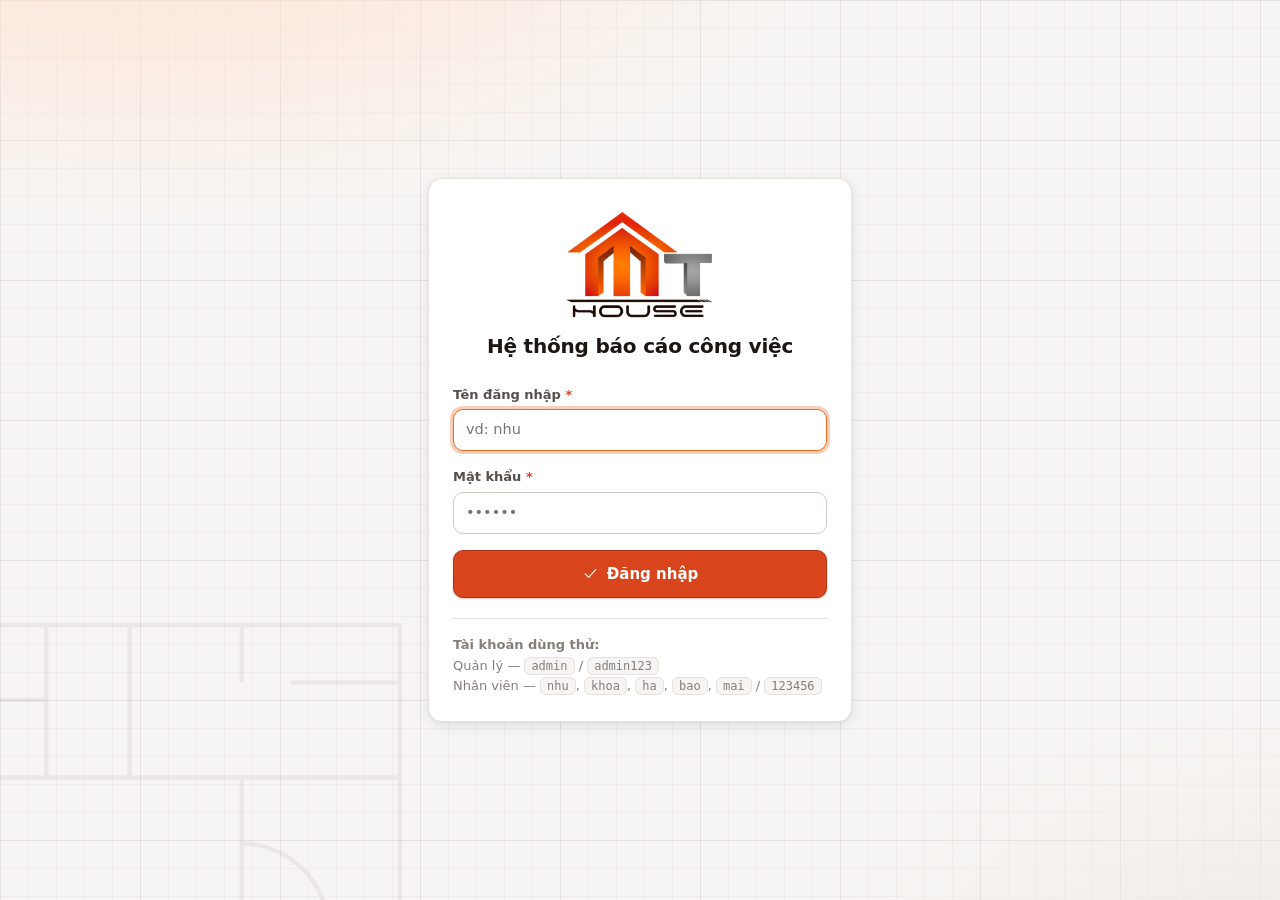
==== index.html @ 3eec16dc "Hệ thống báo cáo công việc MT HOUSE Website nội bộ để nhân viên gửi báo cáo công việc hằng ngày kèm " ====
<!doctype html>
<html lang="vi">
<head>
<meta charset="utf-8">
<meta name="viewport" content="width=device-width, initial-scale=1, viewport-fit=cover">
<title>MT HOUSE — Hệ thống báo cáo công việc</title>
<meta name="description" content="Nhân viên gửi báo cáo công việc hằng ngày kèm hình ảnh, quản lý duyệt và xem báo cáo tổng hợp theo tháng.">
<meta name="theme-color" content="#D8451C">
<link rel="icon" href="assets/logo.png" type="image/png">
<link rel="stylesheet" href="css/app.css">
</head>
<body>

<a class="skip-link" href="#main">Bỏ qua, tới nội dung chính</a>

<div id="app" class="app-root"></div>

<div id="toast" class="toast-wrap" role="status" aria-live="polite"></div>
<div id="overlay-root"></div>

<noscript>
  <p style="padding:24px;font:16px/1.5 system-ui">Trang này cần bật JavaScript để hoạt động.</p>
</noscript>

<script src="js/utils.js"></script>
<script src="js/store.js"></script>
<script src="js/charts.js"></script>
<script src="js/app.js"></script>
</body>
</html>
---- css/app.css ----
/* =========================================================
   MT HOUSE — Hệ thống báo cáo công việc
   Design tokens  ·  variance 3 / motion 2 / density 8
   Màu chủ đạo lấy từ logo: cam → đỏ gạch, xám thép, nâu đậm.
   ========================================================= */

:root {
  color-scheme: light;

  /* --- Thương hiệu (từ logo) --- */
  --brand-50:   #FFF4ED;
  --brand-100:  #FFE3D2;
  --brand-200:  #FFC5A6;
  --brand-300:  #FB9F71;
  --brand-400:  #F58343;
  --brand-500:  #ED6A1F;   /* cam chính */
  --brand-600:  #D8451C;   /* cam-đỏ — dùng cho chữ & nút */
  --brand-700:  #B03318;
  --brand-800:  #8C2A16;
  --brand-gold: #F8A21C;

  /* --- Xám thép (chữ T trong logo) --- */
  --steel-400:  #B8B5B1;
  --steel-500:  #9A9A9A;
  --steel-600:  #6E6E6E;

  /* --- Nền & mực --- */
  --surface:        #FFFFFF;
  --surface-sunken: #F7F5F3;
  --surface-raised: #FFFFFF;
  --surface-alt:    #FBFAF9;
  --ink:            #1C1613;
  --ink-2:          #55504C;
  --ink-3:          #857F79;
  --line:           #E7E2DD;
  --line-strong:    #D2CBC4;
  --brown:          #3B241A;

  /* --- Trạng thái (icon + nhãn luôn đi kèm, không dùng màu một mình) --- */
  --st-good:     #0CA30C;
  --st-good-bg:  #E9F7E9;
  --st-warn:     #B07500;
  --st-warn-bg:  #FFF6E0;
  --st-crit:     #D03B3B;
  --st-crit-bg:  #FDECEC;
  --st-info:     #2A78D6;
  --st-info-bg:  #EAF2FC;

  /* --- Chuỗi màu biểu đồ (đã chạy validator: CVD ΔE 9.2 / normal ΔE 24.0) --- */
  --series-1: #EB6834;   /* Kiến trúc */
  --series-2: #2A78D6;   /* Nội thất  */
  --series-3: #1BAF7A;   /* Triển khai */
  --grid:     #EDE9E4;
  --axis:     #D2CBC4;

  /* --- Hình khối --- */
  --r-sm: 6px;
  --r-md: 10px;
  --r-lg: 14px;
  --r-pill: 999px;
  --shadow-1: 0 1px 2px rgba(28,22,19,.06), 0 1px 1px rgba(28,22,19,.04);
  --shadow-2: 0 4px 14px rgba(28,22,19,.08), 0 1px 3px rgba(28,22,19,.05);
  --shadow-3: 0 18px 44px rgba(28,22,19,.18);
  --ring: 0 0 0 3px rgba(237,106,31,.32);

  /* --- Nhịp --- */
  --s1: 4px;  --s2: 8px;  --s3: 12px; --s4: 16px;
  --s5: 20px; --s6: 24px; --s7: 32px; --s8: 44px;

  --sidebar-w: 244px;
  --topbar-h: 58px;

  --font: "Segoe UI", system-ui, -apple-system, Roboto, "Helvetica Neue", Arial, sans-serif;
  --dur: 160ms;
  --ease: cubic-bezier(.3,.7,.4,1);
}

/* ---------- Reset ---------- */
*, *::before, *::after { box-sizing: border-box; }
html { -webkit-text-size-adjust: 100%; }
/* Nền giấy kẻ ô như giấy can của người vẽ — rất mờ, chỉ lộ ra ở khoảng trống
   giữa các thẻ nên không làm rối phần nội dung. */
body {
  margin: 0;
  color: var(--ink);
  font: 400 16px/1.5 var(--font);
  -webkit-font-smoothing: antialiased;
  background-color: var(--surface-sunken);
  background-image:
    linear-gradient(to right,  rgba(28,22,19,.030) 1px, transparent 1px),
    linear-gradient(to bottom, rgba(28,22,19,.030) 1px, transparent 1px),
    linear-gradient(to right,  rgba(28,22,19,.020) 1px, transparent 1px),
    linear-gradient(to bottom, rgba(28,22,19,.020) 1px, transparent 1px);
  background-size: 120px 120px, 120px 120px, 24px 24px, 24px 24px;
}
img, svg { max-width: 100%; }

/* Icon nội tuyến không khai báo width/height sẽ giãn kín khung chứa.
   Đặt mặc định 1em ở đây để mọi chỗ quên khai báo vẫn hiển thị đúng cỡ chữ;
   biểu đồ và các icon cần cỡ riêng đều dùng selector có class nên vẫn thắng. */
svg { width: 1em; height: 1em; flex: none; vertical-align: -0.14em; }
button, input, select, textarea { font: inherit; color: inherit; }
h1,h2,h3,h4,p,figure { margin: 0; }
table { border-collapse: collapse; }
[hidden] { display: none !important; }

:focus-visible {
  outline: 2px solid var(--brand-600);
  outline-offset: 2px;
  border-radius: var(--r-sm);
}

.skip-link {
  position: absolute; left: -9999px; top: 0; z-index: 999;
  background: var(--brand-600); color: #fff; padding: 10px 16px; border-radius: 0 0 var(--r-md) 0;
}
.skip-link:focus { left: 0; }

.num { font-variant-numeric: tabular-nums; }

/* Kích thước mặc định cho icon nội tuyến — SVG không có width sẽ giãn ra rất to */
.chip svg, .report-meta svg, .report-date svg, .help svg, .callout svg,
.legend-item svg, .kpi svg, .salary-break svg {
  width: 14px; height: 14px; flex: none; vertical-align: -2px;
}
.icon-btn svg, .shot-del svg { width: 19px; height: 19px; flex: none; }
.card-head h3 svg, .page-head h2 svg { width: 17px; height: 17px; vertical-align: -3px; }
.visually-hidden {
  position: absolute; width: 1px; height: 1px; padding: 0; margin: -1px;
  overflow: hidden; clip: rect(0 0 0 0); white-space: nowrap; border: 0;
}

@media (prefers-reduced-motion: reduce) {
  *, *::before, *::after { animation-duration: .01ms !important; transition-duration: .01ms !important; }
}

/* =========================================================
   MÀN HÌNH ĐĂNG NHẬP
   ========================================================= */
/* Trang đăng nhập dựng theo cảm giác tờ giấy can: lưới ô nhỏ, lưới ô lớn
   và một nét sáng màu thương hiệu hắt từ góc trên bên trái. */
.login {
  position: relative; overflow: hidden;
  min-height: 100dvh;
  display: grid;
  place-items: center;
  padding: var(--s5) var(--s4);
  background-color: var(--surface-sunken);
  background-image:
    radial-gradient(1100px 520px at 12% -12%, var(--brand-100), transparent 62%),
    radial-gradient(900px 480px at 105% 110%, #EFEAE5, transparent 60%),
    linear-gradient(to right,  rgba(28,22,19,.055) 1px, transparent 1px),
    linear-gradient(to bottom, rgba(28,22,19,.055) 1px, transparent 1px),
    linear-gradient(to right,  rgba(28,22,19,.030) 1px, transparent 1px),
    linear-gradient(to bottom, rgba(28,22,19,.030) 1px, transparent 1px);
  background-size: auto, auto, 140px 140px, 140px 140px, 28px 28px, 28px 28px;
}
/* Nét mặt bằng chìm ở góc dưới bên trái */
.login-plan {
  position: absolute; left: -40px; bottom: -50px;
  width: min(46vw, 460px); height: auto;
  color: var(--brown); opacity: .06; pointer-events: none;
}
@media (max-width: 720px) { .login-plan { display: none; } }
.login-card {
  position: relative; z-index: 1;
  width: min(100%, 424px);
  background: var(--surface-raised);
  border: 1px solid var(--line);
  border-radius: var(--r-lg);
  box-shadow: var(--shadow-2);
  padding: var(--s7) var(--s6) var(--s6);
}
.login-brand { display: grid; justify-items: center; gap: var(--s3); margin-bottom: var(--s6); }
.login-brand img { width: 148px; height: auto; }
.login-brand h1 { font-size: 20px; font-weight: 700; letter-spacing: -.01em; text-align: center; }
.login-hint {
  margin-top: var(--s5); padding-top: var(--s4); border-top: 1px solid var(--line);
  font-size: 13px; color: var(--ink-3); line-height: 1.6;
}
.login-hint code {
  background: var(--surface-sunken); border: 1px solid var(--line);
  padding: 1px 6px; border-radius: var(--r-sm); font-size: 12px;
}

/* =========================================================
   BỐ CỤC ỨNG DỤNG
   ========================================================= */
.shell { min-height: 100dvh; display: flex; flex-direction: column; }

.topbar {
  position: sticky; top: 0; z-index: 40;
  height: var(--topbar-h);
  display: flex; align-items: center; gap: var(--s3);
  padding: 0 var(--s4);
  background: linear-gradient(100deg, var(--brand-700) 0%, var(--brand-600) 42%, var(--brand-500) 100%);
  color: #fff;
  box-shadow: var(--shadow-1);
}
/* Vạch chia như thước tỷ lệ trên bản vẽ, mờ dần về bên trái */
.topbar::after {
  content: ''; position: absolute; inset: 0; pointer-events: none;
  background-image: repeating-linear-gradient(90deg,
    rgba(255,255,255,.22) 0 1px, transparent 1px 14px);
  -webkit-mask-image: linear-gradient(90deg, transparent 45%, #000 100%);
  mask-image: linear-gradient(90deg, transparent 45%, #000 100%);
  opacity: .45;
}
.topbar > * { position: relative; z-index: 1; }
/* Logo thật nền trong suốt, chữ HOUSE màu nâu đậm → đặt trên nền trắng cho đọc được */
.brand-chip {
  display: grid; place-items: center; flex: none;
  height: 38px; padding: 5px 9px;
  background: #fff; border-radius: var(--r-md);
  box-shadow: 0 1px 3px rgba(0,0,0,.18);
}
.brand-chip img { height: 26px; width: auto; display: block; }
.topbar-title { font-weight: 600; font-size: 14px; letter-spacing: .01em; }
.topbar-spacer { flex: 1; }
.topbar-user {
  display: flex; align-items: center; gap: var(--s2);
  background: rgba(255,255,255,.15); border: 1px solid rgba(255,255,255,.28);
  color: #fff; cursor: pointer; min-height: 40px;
  padding: 4px 6px 4px 12px; border-radius: var(--r-pill); font-size: 13px; max-width: 52vw;
  transition: background var(--dur) var(--ease);
}
.topbar-user:hover { background: rgba(255,255,255,.26); }
.topbar-user b { font-weight: 600; overflow: hidden; text-overflow: ellipsis; white-space: nowrap; }
.avatar {
  width: 28px; height: 28px; flex: none; border-radius: 50%;
  background: rgba(255,255,255,.92); color: var(--brand-700);
  display: grid; place-items: center; font-size: 12px; font-weight: 700;
}
.icon-btn {
  min-width: 40px; min-height: 40px; display: grid; place-items: center;
  background: rgba(255,255,255,.12); border: 1px solid rgba(255,255,255,.25);
  color: #fff; border-radius: var(--r-md); cursor: pointer;
  transition: background var(--dur) var(--ease);
}
.icon-btn:hover { background: rgba(255,255,255,.24); }

.body-row { flex: 1; display: flex; align-items: stretch; min-height: 0; }

/* --- Sidebar (desktop) --- */
.sidebar {
  width: var(--sidebar-w); flex: none;
  background: var(--surface-raised);
  border-right: 1px solid var(--line);
  padding: var(--s4) var(--s3);
  display: flex; flex-direction: column; gap: var(--s1);
  position: sticky; top: var(--topbar-h); align-self: flex-start;
  height: calc(100dvh - var(--topbar-h)); overflow-y: auto;
}
.nav-group-label {
  font-size: 11px; font-weight: 700; letter-spacing: .08em; text-transform: uppercase;
  color: var(--ink-3); padding: var(--s4) var(--s3) var(--s2);
}
.nav-item {
  display: flex; align-items: center; gap: var(--s3);
  min-height: 44px; padding: 0 var(--s3);
  border-radius: var(--r-md); color: var(--ink-2);
  text-decoration: none; font-size: 14.5px; font-weight: 500;
  border: 1px solid transparent; cursor: pointer;
  transition: background var(--dur) var(--ease), color var(--dur) var(--ease);
}
.nav-item:hover { background: var(--surface-sunken); color: var(--ink); }
.nav-item[aria-current="page"] {
  background: var(--brand-50); border-color: var(--brand-200);
  color: var(--brand-700); font-weight: 600;
}
.nav-item svg { width: 19px; height: 19px; flex: none; }
.nav-badge {
  margin-left: auto; min-width: 22px; height: 20px; padding: 0 6px;
  display: grid; place-items: center; border-radius: var(--r-pill);
  background: var(--brand-600); color: #fff; font-size: 11.5px; font-weight: 700;
}
.sidebar-foot { margin-top: auto; padding: var(--s4) var(--s3) 0; border-top: 1px solid var(--line); font-size: 12px; color: var(--ink-3); line-height: 1.6; }

/* --- Bottom nav (mobile, ≤ 5 mục) --- */
.bottomnav { display: none; }

/* --- Vùng nội dung --- */
.main { flex: 1; min-width: 0; padding: var(--s6); }
.page-head {
  display: flex; flex-wrap: wrap; align-items: flex-end; gap: var(--s3);
  margin-bottom: var(--s5);
}
/* Gạch chân kiểu đường ghi kích thước trên bản vẽ: một nét ngang, hai đầu có vạch */
.page-head h2 { font-size: 21px; font-weight: 700; letter-spacing: -.015em; position: relative; padding-bottom: 11px; }
.page-head h2::before {
  content: ''; position: absolute; left: 0; bottom: 3px; width: 54px; height: 1px;
  background: var(--brand-500);
}
.page-head h2::after {
  content: ''; position: absolute; left: 0; bottom: 0; width: 54px; height: 7px;
  border-left: 1px solid var(--brand-500); border-right: 1px solid var(--brand-500);
}
.page-head p { color: var(--ink-2); font-size: 14px; margin-top: 2px; }
.page-head .grow { flex: 1; }

/* =========================================================
   THÀNH PHẦN CHUNG
   ========================================================= */
.card {
  background: var(--surface-raised);
  border: 1px solid var(--line);
  border-radius: var(--r-lg);
  box-shadow: var(--shadow-1);
}
.card + .card { margin-top: var(--s5); }
.card-head {
  display: flex; align-items: center; gap: var(--s3); flex-wrap: wrap;
  padding: var(--s4) var(--s5);
  border-bottom: 1px solid var(--line);
}
.card-head h3 { font-size: 15px; font-weight: 700; letter-spacing: .005em; }
.card-head .grow { flex: 1; }
.card-head .sub { font-size: 12.5px; color: var(--ink-3); }
.card-body { padding: var(--s5); }
.card-body.flush { padding: 0; }

/* --- Thanh lọc: một hàng, đặt phía trên mọi thứ nó chi phối --- */
.filterbar {
  display: flex; flex-wrap: wrap; align-items: flex-end; gap: var(--s3);
  padding: var(--s4) var(--s5);
  background: var(--surface-raised);
  border: 1px solid var(--line);
  border-radius: var(--r-lg);
  box-shadow: var(--shadow-1);
  margin-bottom: var(--s5);
}
.filterbar .field { margin: 0; }
.filterbar .grow { flex: 1; min-width: 0; }

/* --- Nút --- */
.btn {
  display: inline-flex; align-items: center; justify-content: center; gap: var(--s2);
  min-height: 40px; padding: 0 var(--s4);
  border-radius: var(--r-md); border: 1px solid var(--line-strong);
  background: var(--surface); color: var(--ink);
  font-size: 14px; font-weight: 600; cursor: pointer; text-decoration: none;
  transition: background var(--dur) var(--ease), border-color var(--dur) var(--ease), transform var(--dur) var(--ease);
}
.btn svg { width: 17px; height: 17px; flex: none; }
.btn:hover { background: var(--surface-sunken); }
.btn:active { transform: translateY(1px); }
.btn:disabled { opacity: .5; cursor: not-allowed; transform: none; }
.btn-primary {
  background: var(--brand-600); border-color: var(--brand-700); color: #fff;
  box-shadow: 0 1px 2px rgba(176,51,24,.3);
}
.btn-primary:hover { background: var(--brand-700); }
.btn-good { background: var(--st-good); border-color: #0A8C0A; color: #fff; }
.btn-good:hover { background: #0A8C0A; }
.btn-danger { background: var(--surface); border-color: #E6BDBD; color: #A82F2F; }
.btn-danger:hover { background: var(--st-crit-bg); }
.btn-ghost { background: transparent; border-color: transparent; color: var(--ink-2); }
.btn-ghost:hover { background: var(--surface-sunken); color: var(--ink); }
.btn-sm { min-height: 34px; padding: 0 var(--s3); font-size: 13px; }
.btn-lg { min-height: 48px; padding: 0 var(--s6); font-size: 15px; }
.btn-block { width: 100%; }
.btn-row { display: flex; flex-wrap: wrap; gap: var(--s2); }

/* --- Trường nhập --- */
/* align-content: start — nếu không, ô nào ít dòng hơn (không có chú thích bên dưới)
   sẽ bị kéo giãn cho bằng ô bên cạnh, làm hai khung lệch chiều cao. */
.field { display: grid; gap: 5px; margin-bottom: var(--s4); align-content: start; }
.field > label, .field-label {
  font-size: 13px; font-weight: 600; color: var(--ink-2);
}
.field .req { color: var(--brand-600); }
.field .help { font-size: 12.5px; color: var(--ink-3); line-height: 1.45; }
.field .err {
  display: flex; align-items: flex-start; gap: 6px;
  font-size: 12.5px; color: #A82F2F; font-weight: 500;
}
.field .err svg { width: 14px; height: 14px; flex: none; margin-top: 2px; }

.input, .select, .textarea {
  width: 100%; min-height: 42px; padding: 9px var(--s3);
  background: var(--surface);
  border: 1px solid var(--line-strong); border-radius: var(--r-md);
  font-size: 14.5px;
  transition: border-color var(--dur) var(--ease), box-shadow var(--dur) var(--ease);
}
.input:hover, .select:hover, .textarea:hover { border-color: var(--steel-500); }
.input:focus, .select:focus, .textarea:focus {
  outline: none; border-color: var(--brand-500); box-shadow: var(--ring);
}
.input[aria-invalid="true"], .textarea[aria-invalid="true"], .select[aria-invalid="true"] {
  border-color: #CF5757; box-shadow: 0 0 0 3px rgba(208,59,59,.14);
}
.textarea { min-height: 92px; resize: vertical; line-height: 1.55; }
.select {
  appearance: none; padding-right: 34px; cursor: pointer;
  background-image: url("data:image/svg+xml,%3Csvg xmlns='http://www.w3.org/2000/svg' viewBox='0 0 20 20' fill='none' stroke='%236E6E6E' stroke-width='2' stroke-linecap='round'%3E%3Cpath d='M6 8l4 4 4-4'/%3E%3C/svg%3E");
  background-repeat: no-repeat; background-position: right 10px center; background-size: 18px;
}
.field-row { display: grid; grid-template-columns: repeat(auto-fit, minmax(170px, 1fr)); gap: var(--s4); }

/* Nhóm chọn hạng mục */
.segmented { display: flex; flex-wrap: wrap; gap: var(--s2); }
.segmented input { position: absolute; opacity: 0; pointer-events: none; }
.segmented label {
  display: inline-flex; align-items: center; gap: 7px;
  min-height: 42px; padding: 0 var(--s4);
  border: 1px solid var(--line-strong); border-radius: var(--r-md);
  background: var(--surface); cursor: pointer; font-size: 14px; font-weight: 500;
  transition: background var(--dur) var(--ease), border-color var(--dur) var(--ease);
}
.segmented label:hover { background: var(--surface-sunken); }
.segmented input:checked + label {
  background: var(--brand-50); border-color: var(--brand-500); color: var(--brand-700); font-weight: 600;
}
.segmented input:focus-visible + label { outline: 2px solid var(--brand-600); outline-offset: 2px; }
.seg-dot { width: 10px; height: 10px; border-radius: 3px; flex: none; }

/* --- Form nhập theo bước: công trình → hạng mục → công việc → ảnh --- */
.form-2col {
  display: grid; grid-template-columns: minmax(0, 1.15fr) minmax(0, .85fr);
  gap: var(--s5); align-items: start;
}
.step { display: flex; align-items: center; gap: var(--s2); margin: 0 0 var(--s2); }
.step-n {
  width: 20px; height: 20px; flex: none; border-radius: 50%;
  background: var(--brand-600); color: #fff;
  display: grid; place-items: center; font-size: 11px; font-weight: 700;
}
.step-t { font-size: 12px; font-weight: 700; letter-spacing: .06em; text-transform: uppercase; color: var(--ink-2); }
.step-block + .step-block { margin-top: var(--s4); }
.step-block .field { margin-bottom: 0; }
/* Ô ngày/giờ cần đủ rộng cho cả biểu tượng lịch & đồng hồ của trình duyệt,
   nếu không các ô sẽ tràn và đè lên nhau. */
.inline-row {
  display: grid;
  grid-template-columns: repeat(auto-fit, minmax(min(100%, 146px), 1fr));
  gap: var(--s3) var(--s2);
}
.inline-row .field { margin-bottom: 0; min-width: 0; }
.inline-row .input { min-width: 0; min-height: 38px; padding: 6px 8px; font-size: 14px; }
.inline-row input[type="date"], .inline-row input[type="time"] { padding-right: 4px; }
.inline-row label {
  font-size: 12px; white-space: nowrap; overflow: hidden; text-overflow: ellipsis;
}
.link-more {
  background: none; border: none; padding: 4px 0; color: var(--brand-700);
  font-size: 13px; font-weight: 600; cursor: pointer; text-decoration: underline;
}

/* --- Khối gập được, giữ trang gọn --- */
details.block {
  border: 1px solid var(--line); border-radius: var(--r-lg);
  background: var(--surface-raised); box-shadow: var(--shadow-1); margin-top: var(--s5);
}
details.block > summary {
  list-style: none; cursor: pointer; padding: var(--s4) var(--s5);
  font-size: 15px; font-weight: 700; display: flex; align-items: center; gap: var(--s2);
  border-radius: var(--r-lg);
}
details.block > summary::-webkit-details-marker { display: none; }
details.block > summary::after {
  content: ''; margin-left: auto; width: 8px; height: 8px;
  border-right: 2px solid var(--ink-3); border-bottom: 2px solid var(--ink-3);
  transform: rotate(45deg) translate(-2px, -2px); transition: transform var(--dur) var(--ease);
}
details.block[open] > summary::after { transform: rotate(-135deg) translate(-2px, -2px); }
details.block > summary:hover { background: var(--surface-sunken); }
details.block > summary .sub { font-weight: 400; font-size: 12.5px; color: var(--ink-3); }
details.block[open] > summary { border-bottom: 1px solid var(--line); border-radius: var(--r-lg) var(--r-lg) 0 0; }
.block-body { padding: var(--s5); }
.block-body.flush { padding: 0; }

/* --- Huy hiệu trạng thái (icon + chữ, không dựa vào màu) --- */
.badge {
  display: inline-flex; align-items: center; gap: 5px;
  padding: 3px 9px 3px 7px; border-radius: var(--r-pill);
  font-size: 12px; font-weight: 600; white-space: nowrap; border: 1px solid transparent;
}
.badge svg { width: 13px; height: 13px; flex: none; }
.badge-pending  { background: var(--st-warn-bg); color: var(--st-warn); border-color: #F0DCAE; }
.badge-approved { background: var(--st-good-bg); color: #0A7A0A; border-color: #BCE3BC; }
.badge-rejected { background: var(--st-crit-bg); color: #A82F2F; border-color: #EFC4C4; }
.chip {
  display: inline-flex; align-items: center; gap: 5px;
  padding: 3px 9px; border-radius: var(--r-sm);
  background: var(--surface-sunken); border: 1px solid var(--line);
  font-size: 12px; font-weight: 500; color: var(--ink-2); white-space: nowrap;
}
.chip-dot { width: 8px; height: 8px; border-radius: 2px; flex: none; }

/* --- Bảng --- */
.table-scroll { overflow-x: auto; overscroll-behavior-x: contain; }
table.tbl { width: 100%; font-size: 13.5px; }
table.tbl th, table.tbl td {
  padding: 9px var(--s3); text-align: left; border-bottom: 1px solid var(--line);
  vertical-align: top;
}
table.tbl thead th {
  position: sticky; top: 0; z-index: 2;
  background: var(--surface-alt);
  font-size: 11.5px; font-weight: 700; letter-spacing: .05em; text-transform: uppercase;
  color: var(--ink-2); white-space: nowrap;
  border-bottom: 1px solid var(--line-strong);
}
table.tbl tbody tr:hover { background: var(--brand-50); }
table.tbl td.n, table.tbl th.n { text-align: right; font-variant-numeric: tabular-nums; white-space: nowrap; }
table.tbl td.c, table.tbl th.c { text-align: center; }
table.tbl tfoot td {
  background: var(--brand-50); font-weight: 700; border-top: 2px solid var(--brand-200);
  border-bottom: none; font-variant-numeric: tabular-nums;
}
table.tbl tbody tr:last-child td { border-bottom: none; }
.t-muted { color: var(--ink-3); }
.t-strong { font-weight: 600; }
.t-wrap { min-width: 200px; white-space: normal; }

/* Bảng chấm công: cột trái dính, phần ngày cuộn ngang */
.timesheet thead th { position: static; }     /* hai hàng tiêu đề — không dính theo chiều dọc */
.timesheet th.stick, .timesheet td.stick {
  position: sticky; left: 0; top: auto; z-index: 3; background: var(--surface);
  box-shadow: 1px 0 0 var(--line);
}
.timesheet th.stick:first-child, .timesheet td.stick:first-child {
  width: 52px; min-width: 52px; max-width: 52px;
}
.timesheet thead th.stick { z-index: 4; background: var(--surface-alt); }
.timesheet tbody tr:hover td.stick { background: var(--brand-50); }
.timesheet .day-group { border-left: 2px solid var(--line-strong); }
.timesheet th.dayhead {
  text-align: center; background: var(--brand-600); color: #fff; border-bottom-color: var(--brand-700);
}
.timesheet th.daysub { text-align: center; background: var(--brand-50); color: var(--brand-700); }
.timesheet td.dayval { text-align: center; font-variant-numeric: tabular-nums; min-width: 44px; }
.timesheet td.dayval.zero { color: var(--line-strong); }

/* --- Thẻ số (KPI) --- */
.kpi-row { display: grid; grid-template-columns: repeat(auto-fit, minmax(210px, 1fr)); gap: var(--s4); margin-bottom: var(--s5); }
.kpi {
  background: var(--surface-raised); border: 1px solid var(--line);
  border-radius: var(--r-lg); padding: var(--s4) var(--s5);
  box-shadow: var(--shadow-1);
  border-top: 3px solid var(--steel-400);
}
.kpi-label { font-size: 11.5px; font-weight: 700; letter-spacing: .07em; text-transform: uppercase; color: var(--ink-3); }
.kpi-value { font-size: 30px; font-weight: 700; letter-spacing: -.02em; margin-top: 4px; line-height: 1.1; }
.kpi-unit { font-size: 14px; font-weight: 500; color: var(--ink-3); margin-left: 4px; }
.kpi-note { font-size: 12.5px; color: var(--ink-3); margin-top: 6px; }
.kpi.accent { border-top-color: var(--brand-600); background: linear-gradient(180deg, var(--brand-50), var(--surface) 70%); }
.kpi.accent .kpi-value { color: var(--brand-700); }
.kpi.hc { border-top-color: var(--series-2); }
.kpi.tc { border-top-color: var(--series-1); }

/* --- Danh sách báo cáo: nhiều thẻ trên một hàng cho đỡ phải cuộn --- */
.report-list {
  display: grid; gap: var(--s3);
  grid-template-columns: repeat(auto-fill, minmax(min(100%, 330px), 1fr));
  align-items: start;
}
.report-list > .card, .report-list > p { grid-column: 1 / -1; }
.report {
  display: flex; flex-direction: column;
  background: var(--surface-raised); border: 1px solid var(--line);
  border-radius: var(--r-lg); box-shadow: var(--shadow-1); overflow: hidden;
}
.report .report-body { flex: 1; }
.report.is-pending { border-left: 4px solid var(--st-warn); }
.report.is-approved { border-left: 4px solid var(--st-good); }
.report.is-rejected { border-left: 4px solid var(--st-crit); }
.report-head {
  display: flex; flex-wrap: wrap; align-items: center; gap: 4px var(--s2);
  padding: var(--s2) var(--s4); border-bottom: 1px solid var(--line);
  background: var(--surface-alt); font-size: 12.5px;
}
.report-head .grow { flex: 1; }
.report-date { font-weight: 700; font-size: 13px; white-space: nowrap; }
.report-body { padding: var(--s3) var(--s4); display: grid; gap: var(--s2); align-content: start; }
.report-title {
  font-size: 14.5px; font-weight: 700; letter-spacing: -.01em; line-height: 1.3;
  display: -webkit-box; -webkit-line-clamp: 2; -webkit-box-orient: vertical; overflow: hidden;
}
.report-desc {
  font-size: 13.5px; color: var(--ink-2); line-height: 1.5;
  display: -webkit-box; -webkit-line-clamp: 3; -webkit-box-orient: vertical; overflow: hidden;
}
.report-meta { display: flex; flex-wrap: wrap; align-items: center; gap: 5px var(--s3); font-size: 12.5px; color: var(--ink-2); }
.report-meta b { font-variant-numeric: tabular-nums; color: var(--ink); }
.report-actions {
  display: flex; flex-wrap: wrap; gap: 5px;
  padding: var(--s2) var(--s4); border-top: 1px solid var(--line); background: var(--surface-alt);
}
.report-actions .btn { min-height: 30px; padding: 0 9px; font-size: 12.5px; }
.report-actions .btn svg { width: 14px; height: 14px; }
.report-actions .grow { flex: 1; }
.report-note {
  font-size: 13px; padding: var(--s3); border-radius: var(--r-md);
  background: var(--st-crit-bg); border: 1px solid #EFC4C4; color: #8C2626;
}

/* --- Ảnh: thu nhỏ, bấm vào mới xem lớn --- */
.shots {
  display: grid; gap: var(--s2);
  grid-template-columns: repeat(auto-fill, minmax(132px, 1fr));
}
.shots.big { grid-template-columns: repeat(auto-fill, minmax(152px, 1fr)); }
.shot {
  position: relative; display: block; width: 100%; padding: 0; border: 1px solid var(--line);
  border-radius: var(--r-md); overflow: hidden; background: var(--surface-sunken); cursor: zoom-in;
  aspect-ratio: 4 / 3;
}
.shot img { width: 100%; height: 100%; object-fit: cover; display: block; transition: transform 220ms var(--ease); }
.shot:hover img { transform: scale(1.02); }
.shot-zoom {
  position: absolute; right: 5px; bottom: 5px;
  display: grid; place-items: center; width: 24px; height: 24px;
  background: rgba(28,22,19,.66); color: #fff; border-radius: var(--r-sm);
}
.shot-zoom svg { width: 14px; height: 14px; }
.shot-del {
  position: absolute; right: 5px; top: 5px; width: 26px; height: 26px;
  display: grid; place-items: center; border: none; border-radius: var(--r-sm);
  background: rgba(28,22,19,.72); color: #fff; cursor: pointer;
}
.shot-del svg { width: 15px; height: 15px; }
.shot-del:hover { background: var(--st-crit); }

.dropzone {
  border: 2px dashed var(--line-strong); border-radius: var(--r-md);
  padding: var(--s4); text-align: center; background: var(--surface-alt);
  transition: background var(--dur) var(--ease), border-color var(--dur) var(--ease);
}
.dropzone.over { border-color: var(--brand-500); background: var(--brand-50); }
.dropzone svg { width: 26px; height: 26px; color: var(--steel-500); }
.dropzone p { font-size: 13px; color: var(--ink-2); margin-top: 6px; }
.dropzone .kbd {
  display: inline-block; padding: 1px 6px; border: 1px solid var(--line-strong);
  border-bottom-width: 2px; border-radius: 5px; background: var(--surface); font-size: 12px; font-weight: 600;
}

/* --- Xem bảng toàn màn hình: bớt phải kéo ngang --- */
.fullscreen {
  position: fixed; inset: 0; z-index: 110;
  background: var(--surface);
  display: grid; grid-template-rows: auto 1fr;
}
.fs-bar {
  display: flex; align-items: center; flex-wrap: wrap; gap: var(--s2) var(--s3);
  padding: 10px var(--s4);
  border-bottom: 1px solid var(--line); background: var(--surface-alt);
}
.fs-bar h3 { font-size: 15px; font-weight: 700; }
.fs-bar .sub { font-size: 12.5px; color: var(--ink-3); }
.fs-bar .grow { flex: 1; }
.fs-bar .icon-btn { background: var(--surface); border-color: var(--line-strong); color: var(--ink-2); }
.fs-bar .icon-btn:hover { background: var(--surface-sunken); }

.fs-body { overflow: auto; overscroll-behavior: contain; }
.fs-body table.tbl thead { position: sticky; top: 0; z-index: 5; }

/* Ba cỡ chữ — nhỏ lại thì nhiều cột lọt vào màn hình hơn */
.fs-body[data-zoom="s"] table.tbl { font-size: 10.5px; }
.fs-body[data-zoom="s"] table.tbl th,
.fs-body[data-zoom="s"] table.tbl td { padding: 4px 6px; }
.fs-body[data-zoom="s"] .timesheet td.dayval { min-width: 32px; }
.fs-body[data-zoom="s"] .chip { padding: 1px 6px; font-size: 10.5px; }

.fs-body[data-zoom="m"] table.tbl { font-size: 12px; }
.fs-body[data-zoom="m"] table.tbl th,
.fs-body[data-zoom="m"] table.tbl td { padding: 6px 8px; }
.fs-body[data-zoom="m"] .timesheet td.dayval { min-width: 38px; }

.fs-body[data-zoom="l"] table.tbl { font-size: 14px; }

.zoom-group { display: flex; gap: 4px; }
.zoom-group button {
  min-width: 38px; min-height: 34px; padding: 0 10px;
  border: 1px solid var(--line-strong); background: var(--surface);
  border-radius: var(--r-sm); cursor: pointer; font-size: 13px; font-weight: 600; color: var(--ink-2);
}
.zoom-group button[aria-pressed="true"] {
  background: var(--brand-600); border-color: var(--brand-700); color: #fff;
}

/* --- Lightbox --- */
.lightbox {
  position: fixed; inset: 0; z-index: 120;
  background: rgba(18,14,12,.94);
  display: grid; grid-template-rows: auto 1fr auto; gap: var(--s3); padding: var(--s3);
}
.lightbox-bar { display: flex; align-items: center; gap: var(--s3); color: #fff; font-size: 13.5px; }
.lightbox-bar .grow { flex: 1; }
.lightbox-stage { display: grid; place-items: center; min-height: 0; }
.lightbox-stage img { max-width: 100%; max-height: 100%; object-fit: contain; border-radius: var(--r-sm); }
.lightbox-foot { display: flex; justify-content: center; gap: var(--s2); flex-wrap: wrap; }
.lightbox .icon-btn { background: rgba(255,255,255,.14); }

/* --- Lớp phủ / hộp thoại --- */
.backdrop {
  position: fixed; inset: 0; z-index: 100;
  background: rgba(28,22,19,.5);
  display: grid; place-items: center; padding: var(--s4);
  animation: fade var(--dur) var(--ease);
}
@keyframes fade { from { opacity: 0 } }
.dialog {
  width: min(100%, 560px); max-height: 88dvh; overflow: auto;
  background: var(--surface-raised); border-radius: var(--r-lg); box-shadow: var(--shadow-3);
}
.dialog.wide { width: min(100%, 860px); }
.dialog-head {
  display: flex; align-items: center; gap: var(--s3);
  padding: var(--s4) var(--s5); border-bottom: 1px solid var(--line);
  position: sticky; top: 0; background: var(--surface-raised); z-index: 2;
}
.dialog-head h3 { font-size: 16px; font-weight: 700; flex: 1; }
.dialog-head .icon-btn { background: var(--surface-sunken); border-color: var(--line); color: var(--ink-2); }
.dialog-body { padding: var(--s5); }
.dialog-foot {
  display: flex; justify-content: flex-end; gap: var(--s2); flex-wrap: wrap;
  padding: var(--s4) var(--s5); border-top: 1px solid var(--line);
  position: sticky; bottom: 0; background: var(--surface-raised);
}

/* --- Toast --- */
.toast-wrap {
  position: fixed; z-index: 200; left: 50%; bottom: calc(var(--s5) + env(safe-area-inset-bottom));
  transform: translateX(-50%); display: grid; gap: var(--s2); width: min(94vw, 420px);
}
.toast {
  display: flex; align-items: flex-start; gap: var(--s3);
  padding: var(--s3) var(--s4); border-radius: var(--r-md);
  background: var(--ink); color: #fff; font-size: 14px; box-shadow: var(--shadow-3);
  animation: rise 200ms var(--ease);
}
.toast svg { width: 18px; height: 18px; flex: none; margin-top: 1px; }
.toast.ok { background: #12681A; }
.toast.err { background: #97292B; }
@keyframes rise { from { opacity: 0; transform: translateY(10px) } }

/* --- Trạng thái rỗng --- */
.empty { text-align: center; padding: var(--s8) var(--s4); color: var(--ink-2); }
.empty svg { width: 46px; height: 46px; color: var(--steel-400); }
.empty h3 { font-size: 16px; font-weight: 700; margin: var(--s3) 0 var(--s1); color: var(--ink); }
.empty p { font-size: 14px; max-width: 46ch; margin: 0 auto var(--s4); }

/* --- Biểu đồ --- */
.chart-grid { display: grid; gap: var(--s5); grid-template-columns: repeat(auto-fit, minmax(min(100%, 380px), 1fr)); }
.chart-figure { margin: 0; }
.chart-figure figcaption { font-size: 12.5px; color: var(--ink-3); margin-top: var(--s3); line-height: 1.5; }
.chart svg { display: block; width: 100%; height: auto; overflow: visible; }
.chart-legend { display: flex; flex-wrap: wrap; gap: var(--s2) var(--s4); margin-top: var(--s3); }
.legend-item { display: inline-flex; align-items: center; gap: 7px; font-size: 13px; color: var(--ink-2); }
.legend-swatch { width: 11px; height: 11px; border-radius: 3px; flex: none; }
.legend-item .num { font-weight: 600; color: var(--ink); }
.chart-tip {
  position: fixed; z-index: 90; pointer-events: none;
  background: var(--ink); color: #fff; font-size: 12.5px; line-height: 1.45;
  padding: 7px 10px; border-radius: var(--r-sm); box-shadow: var(--shadow-2);
  max-width: 260px;
}
.chart-tip b { font-variant-numeric: tabular-nums; }

/* Cột ngang */
.bars { display: grid; gap: var(--s2); }
.bar-row {
  display: grid; grid-template-columns: minmax(120px, 190px) 1fr auto;
  align-items: center; gap: var(--s3);
  padding: 5px var(--s2); border-radius: var(--r-sm); cursor: default;
  transition: background var(--dur) var(--ease);
}
.bar-row:hover, .bar-row:focus-visible { background: var(--brand-50); }
.bar-label {
  font-size: 13px; color: var(--ink-2); line-height: 1.35;
  display: -webkit-box; -webkit-line-clamp: 2; -webkit-box-orient: vertical; overflow: hidden;
}
.bar-track { height: 14px; background: var(--surface-sunken); border-radius: 4px; position: relative; }
.bar-track i {
  position: absolute; inset: 0 auto 0 0; display: block;
  background: var(--series-1); border-radius: 2px 4px 4px 2px;
  transition: width 420ms var(--ease);
}
.bar-value { font-size: 13.5px; font-weight: 600; min-width: 52px; text-align: right; }

/* Vành khuyên */
.donut-wrap { display: grid; gap: var(--s4); justify-items: center; }
.donut { width: min(100%, 260px); height: auto; }
.donut path { transition: opacity var(--dur) var(--ease); }
.donut path:hover, .donut path:focus-visible { opacity: .84; outline: none; }
.donut-legend { justify-content: center; }

/* --- Hành trình khách hàng --- */
.pipeline {
  display: grid; gap: var(--s2);
  grid-template-columns: repeat(auto-fit, minmax(min(100%, 146px), 1fr));
  margin: var(--s5) 0;
}
.pipe-card {
  position: relative; overflow: hidden; text-align: left; cursor: pointer;
  display: flex; flex-direction: column; gap: 2px;
  border: 1px solid var(--line); border-radius: var(--r-md);
  background: var(--surface-raised); box-shadow: var(--shadow-1);
  padding: 10px 12px 10px 16px;
  transition: border-color var(--dur) var(--ease), background var(--dur) var(--ease);
}
.pipe-card::before { content: ''; position: absolute; left: 0; top: 0; bottom: 0; width: 4px; background: var(--bar, var(--steel-400)); }
.pipe-card:hover { background: var(--surface-sunken); }
.pipe-card[aria-pressed="true"] { border-color: var(--brand-500); background: var(--brand-50); }

.pipe-step {
  display: flex; align-items: center; gap: 5px;
  font-size: 10.5px; font-weight: 700; letter-spacing: .07em; color: var(--ink-3);
}
.pipe-name {
  display: block; font-size: 12.5px; font-weight: 600; line-height: 1.35; color: var(--ink);
  min-height: 2.7em;      /* hai dòng — số ở dưới luôn thẳng hàng giữa các thẻ */
}
.pipe-n {
  display: block; margin-top: auto; padding-top: 6px;
  font-size: 22px; font-weight: 700; line-height: 1;
}
.pipe-n span { font-size: 11.5px; font-weight: 500; color: var(--ink-3); margin-left: 4px; }

.pipe-dot { width: 9px; height: 9px; border-radius: 50%; background: var(--bar); display: inline-block; flex: none; }

.stepper { display: flex; gap: 2px; align-items: center; margin-top: 5px; }
.stepper i { width: 12px; height: 5px; border-radius: 2px; background: var(--line); display: block; }
.stepper i.on { background: var(--line-strong); }
.stepper i.cur { background: var(--bar, var(--brand-600)); width: 18px; height: 6px; }

/* --- Nhắc hẹn chăm sóc khách --- */
.due {
  display: inline-flex; align-items: center; gap: 5px;
  padding: 3px 9px; border-radius: var(--r-pill);
  font-size: 12px; font-weight: 600; white-space: nowrap; border: 1px solid transparent;
}
.due svg { width: 13px; height: 13px; flex: none; }
.due-over  { background: var(--st-crit-bg); color: #A82F2F; border-color: #EFC4C4; }
.due-today { background: #FFF1E2;           color: #9A4A00; border-color: #F4D2AE; }
.due-soon  { background: var(--st-info-bg);  color: #1D4E88; border-color: #C7DCF5; }
.due-later { background: var(--surface-sunken); color: var(--ink-2); border-color: var(--line); }
.due-off   { background: transparent; color: var(--ink-3); border-color: var(--line-strong); border-style: dashed; }
.due-none  { color: var(--ink-3); font-size: 12.5px; }
.due-note { font-size: 12.5px; color: var(--ink-2); line-height: 1.4; margin-top: 3px; max-width: 32ch; }

/* Khối việc cần làm hôm nay — đặt trên cùng vì đây là việc phải xử lý */
.todo-card { border-left: 4px solid var(--st-crit); }
.todo-row {
  display: flex; flex-wrap: wrap; align-items: center; gap: var(--s2) var(--s3);
  padding: var(--s3) var(--s5); border-bottom: 1px solid var(--line);
}
.todo-row:last-child { border-bottom: none; }
.todo-row:hover { background: var(--surface-alt); }
.todo-main { flex: 1 1 260px; min-width: 0; }
.todo-name { font-size: 14px; font-weight: 700; }
.todo-actions { display: flex; gap: 6px; flex-wrap: wrap; }

/* Dòng bảng bấm mở được hồ sơ khách hàng */
tr.rowlink { cursor: pointer; }
.row-open {
  background: none; border: none; padding: 0; margin: 0; font: inherit; color: inherit;
  text-align: left; cursor: pointer;
  text-decoration: underline; text-decoration-color: var(--line-strong); text-underline-offset: 3px;
}
.row-open:hover { color: var(--brand-700); text-decoration-color: var(--brand-400); }

/* Bảy bước dạng danh sách dọc trong hồ sơ khách hàng */
.stage-list { list-style: none; margin: 0; padding: 0; display: grid; gap: 2px; }
.stage-list li {
  display: flex; align-items: center; gap: 10px;
  padding: 7px 10px; border-radius: var(--r-sm);
  font-size: 13.5px; color: var(--ink-3);
}
.stage-list li b {
  width: 21px; height: 21px; flex: none; border-radius: 50%;
  background: var(--surface-sunken); color: var(--ink-3);
  display: grid; place-items: center; font-size: 11px;
}
.stage-list li.done { color: var(--ink-2); }
.stage-list li.done b { background: var(--line-strong); color: #fff; }
.stage-list li.cur {
  color: var(--ink); font-weight: 700;
  background: var(--surface-sunken);
  background: color-mix(in srgb, var(--bar) 13%, #fff);
}
.stage-list li.cur b { background: var(--bar); color: #fff; }

/* --- Dòng thời gian ghi chú khách hàng --- */
.timeline { list-style: none; margin: 0; padding: 0; }
.tl-item {
  position: relative; display: grid; grid-template-columns: 26px 1fr; gap: var(--s3);
  padding-bottom: var(--s4);
}
.tl-item:last-child { padding-bottom: 0; }
.tl-item::before {
  content: ''; position: absolute; left: 12px; top: 28px; bottom: 0;
  width: 2px; background: var(--line);
}
.tl-item:last-child::before { display: none; }
.tl-dot {
  width: 26px; height: 26px; border-radius: 50%; display: grid; place-items: center;
  background: var(--surface-sunken); color: var(--ink-3); border: 1px solid var(--line);
}
.tl-dot svg { width: 13px; height: 13px; }
.tl-head { display: flex; flex-wrap: wrap; align-items: baseline; gap: 3px var(--s2); font-size: 12px; color: var(--ink-3); }
.tl-head b { font-size: 13px; color: var(--ink); font-weight: 700; }
.tl-text { font-size: 13.5px; line-height: 1.55; color: var(--ink-2); white-space: pre-wrap; margin-top: 3px; }
.tl-item.t-contact .tl-dot { background: var(--st-good-bg); color: #0A7A0A; border-color: #BCE3BC; }
.tl-item.t-close   .tl-dot { background: var(--st-crit-bg); color: #A82F2F; border-color: #EFC4C4; }
.tl-item.t-reopen  .tl-dot { background: var(--st-info-bg); color: #1D4E88; border-color: #C7DCF5; }
.tl-item.t-stage   .tl-dot { background: var(--brand-50);   color: var(--brand-700); border-color: var(--brand-200); }

.close-banner {
  display: flex; gap: var(--s3); align-items: flex-start;
  padding: var(--s3) var(--s4); border-radius: var(--r-md);
  background: var(--st-crit-bg); border: 1px solid #EFC4C4; color: #8C2626;
  font-size: 13.5px; line-height: 1.5;
}
.close-banner b { font-weight: 700; }

.kv { display: grid; grid-template-columns: repeat(auto-fit, minmax(150px, 1fr)); gap: var(--s3) var(--s4); }
.kv > div { min-width: 0; }
.kv dt { font-size: 11.5px; font-weight: 700; letter-spacing: .05em; text-transform: uppercase; color: var(--ink-3); }
.kv dd { margin: 2px 0 0; font-size: 14px; font-weight: 600; overflow-wrap: anywhere; }

.dlg-section {
  font-size: 12px; font-weight: 700; letter-spacing: .06em; text-transform: uppercase;
  color: var(--ink-3); margin: 22px 0 10px;
}

/* Nút chọn nhanh mốc nhắc lại */
.quick-dates { display: flex; flex-wrap: wrap; gap: 6px; }
.quick-dates button {
  min-height: 34px; padding: 0 12px; font-size: 13px; font-weight: 600; cursor: pointer;
  border: 1px solid var(--line-strong); border-radius: var(--r-pill);
  background: var(--surface); color: var(--ink-2);
  transition: background var(--dur) var(--ease), border-color var(--dur) var(--ease);
}
.quick-dates button:hover { background: var(--brand-50); border-color: var(--brand-300); color: var(--brand-700); }
.quick-dates button[aria-pressed="true"] {
  background: var(--brand-600); border-color: var(--brand-700); color: #fff;
}

/* --- Thanh tỷ trọng trong bảng --- */
.mini-bar { position: relative; height: 6px; border-radius: 3px; background: var(--surface-sunken); min-width: 60px; margin-top: 5px; }
.mini-bar i { position: absolute; inset: 0 auto 0 0; border-radius: 3px; background: var(--brand-500); display: block; }

/* --- Ghi chú phụ trợ --- */
.callout {
  display: flex; gap: var(--s3); padding: var(--s3) var(--s4);
  border-radius: var(--r-md); font-size: 13.5px; line-height: 1.55;
  background: var(--st-info-bg); border: 1px solid #C7DCF5; color: #1D4E88;
}
.callout svg { width: 18px; height: 18px; flex: none; margin-top: 1px; }
.callout.warn { background: var(--st-warn-bg); border-color: #F0DCAE; color: #7A5200; }
.callout b { font-weight: 700; }

.salary-break { display: grid; gap: var(--s2); font-size: 14px; }
.salary-break div { display: flex; justify-content: space-between; gap: var(--s4); padding: 6px 0; border-bottom: 1px dashed var(--line); }
.salary-break div:last-child { border-bottom: none; border-top: 2px solid var(--brand-200); font-weight: 700; font-size: 16px; color: var(--brand-700); padding-top: var(--s3); }
.salary-break span:last-child { font-variant-numeric: tabular-nums; }

.detail-group-head {
  font-size: 12px; font-weight: 700; letter-spacing: .06em; text-transform: uppercase;
  color: var(--ink-2); background: var(--surface-sunken);
}

/* =========================================================
   RESPONSIVE
   ========================================================= */
@media (max-width: 900px) {
  .main { padding: var(--s4) var(--s3) calc(76px + env(safe-area-inset-bottom)); }
  .sidebar { display: none; }

  .bottomnav {
    display: grid; grid-auto-flow: column; grid-auto-columns: 1fr;
    position: fixed; left: 0; right: 0; bottom: 0; z-index: 50;
    background: var(--surface-raised); border-top: 1px solid var(--line);
    padding: 5px 4px calc(5px + env(safe-area-inset-bottom));
    box-shadow: 0 -2px 10px rgba(28,22,19,.06);
  }
  .bottomnav .nav-item {
    flex-direction: column; gap: 2px; min-height: 56px; padding: 6px 2px;
    font-size: 11px; font-weight: 600; text-align: center; border-radius: var(--r-md); position: relative;
  }
  .bottomnav .nav-item svg { width: 21px; height: 21px; }
  .bottomnav .nav-item[aria-current="page"] { background: var(--brand-50); border-color: transparent; }
  .bottomnav .nav-badge {
    position: absolute; top: 3px; left: 50%; margin-left: 6px;
    min-width: 17px; height: 17px; font-size: 10.5px; padding: 0 4px;
  }
  .page-head h2 { font-size: 19px; }
  .card-head, .card-body, .filterbar { padding-left: var(--s4); padding-right: var(--s4); }
  .report-head, .report-body, .report-actions { padding-left: var(--s4); padding-right: var(--s4); }
  .kpi-value { font-size: 26px; }
  .shots, .shots.big { grid-template-columns: repeat(auto-fill, minmax(104px, 1fr)); }
  .form-2col { grid-template-columns: 1fr; gap: var(--s4); }
  .block-body { padding: var(--s4); }
  details.block > summary { padding: var(--s3) var(--s4); font-size: 14.5px; }
}

@media (max-width: 560px) {
  .filterbar { flex-direction: column; align-items: stretch; }
  .filterbar .field { width: 100%; }
  .btn-row .btn { flex: 1; }
  .topbar-user b { display: none; }
  .topbar-title { display: none; }
}

/* =========================================================
   IN ẤN
   ========================================================= */
@media print {
  @page { size: A4 landscape; margin: 12mm; }
  body { background: #fff; background-image: none; }
  .topbar::after, .login-plan { display: none !important; }
  .page-head h2::before, .page-head h2::after { display: none; }
  .topbar, .sidebar, .bottomnav, .filterbar, .no-print, .btn, .toast-wrap { display: none !important; }
  .main { padding: 0; }
  .card { box-shadow: none; border-color: #CCC; break-inside: avoid; }
  .card + .card { margin-top: 10mm; }
  .kpi { break-inside: avoid; }
  .table-scroll { overflow: visible; }
  table.tbl { font-size: 10.5px; }
  details.block { box-shadow: none; border-color: #CCC; break-inside: avoid; margin-top: 8mm; }
  details.block > summary::after { display: none; }
  details.block > *:not(summary) { display: block !important; }   /* in ra cả khối đang gập */
  .print-only { display: block !important; }
  a[href]::after { content: ""; }
}
.print-only { display: none; }
.print-head { display: none; }
@media print { .print-head { display: block; margin-bottom: 8mm; } }
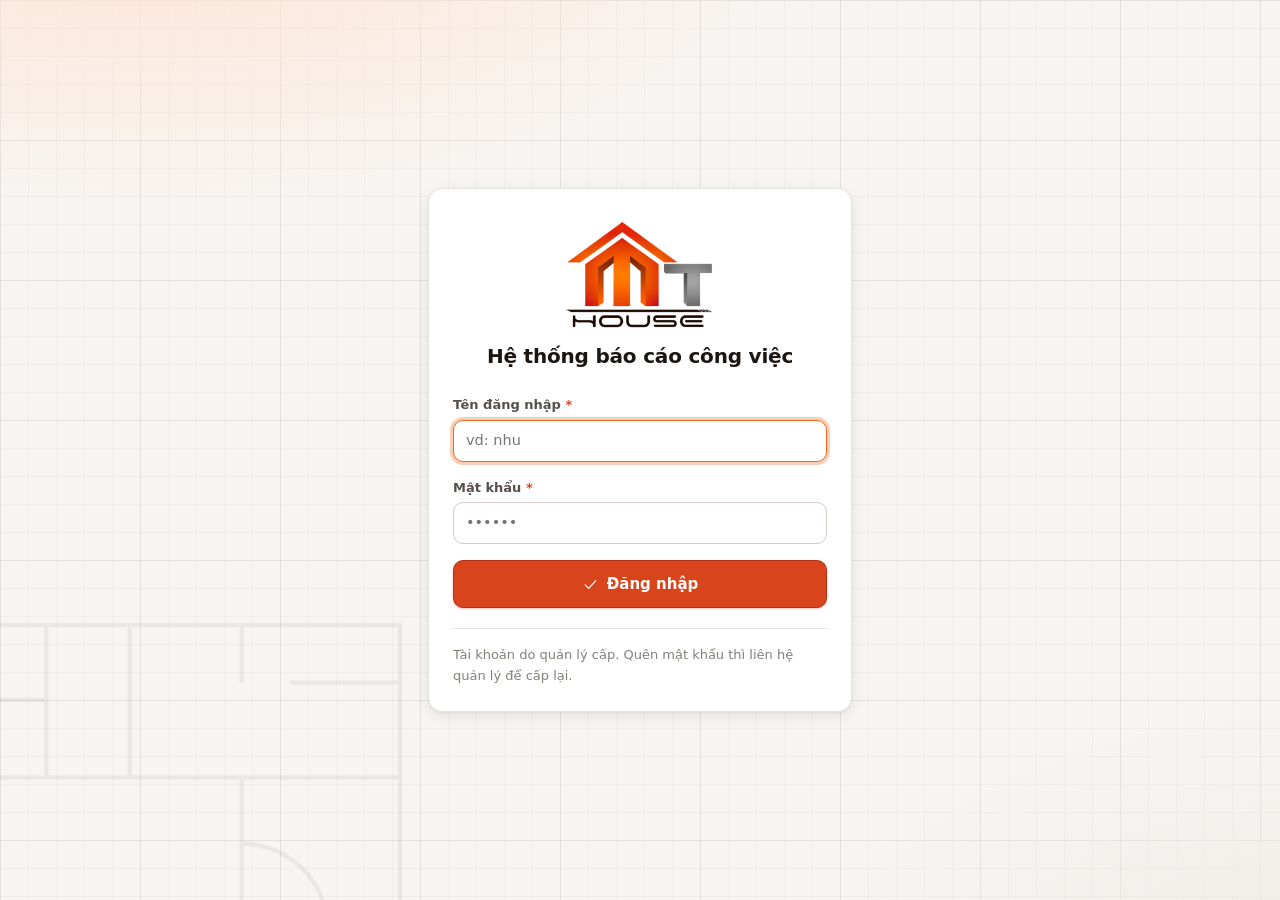
==== commit b6badaa6: "Thêm tính năng bảng báo giá chi tiết Dựng lại đúng bố cục file Excel đang dùng của MT House: ba cấp " ====
--- a/index.html
+++ b/index.html
@@ -25,6 +25,7 @@
 <script src="js/utils.js"></script>
 <script src="js/store.js"></script>
 <script src="js/charts.js"></script>
+<script src="js/quote.js"></script>
 <script src="js/app.js"></script>
 </body>
 </html>
--- a/css/app.css
+++ b/css/app.css
@@ -882,6 +882,8 @@
   background: color-mix(in srgb, var(--bar) 13%, #fff);
 }
 .stage-list li.cur b { background: var(--bar); color: #fff; }
+.stage-list li .btn { margin-left: auto; flex: none; }
+.stage-list li > span { min-width: 0; }
 
 /* --- Dòng thời gian ghi chú khách hàng --- */
 .timeline { list-style: none; margin: 0; padding: 0; }
@@ -1029,3 +1031,152 @@
 .print-only { display: none; }
 .print-head { display: none; }
 @media print { .print-head { display: block; margin-bottom: 8mm; } }
+
+/* =========================================================
+   BÁO GIÁ — bản in dựng theo đúng file Excel của MT House
+   ========================================================= */
+.qsheet {
+  --q-grid:#B7B7B7; --q-head:#8EA2C3; --q-head-stt:#7F6000;
+  --q-lv1:#FFD966; --q-lv1-stt:#BF8F00; --q-lv2:#DDEBF7;
+  --q-pending:#FFF2CC; --q-total:#948A54; --q-gift:#C6E0B4;
+  width: 1120px; margin: 0 auto; background: #fff; color: #1A1A1A;
+  padding: 16px 18px 22px; font-size: 10.5px; line-height: 1.35;
+}
+.qsheet-wrap { background: #EFEDEA; padding: 18px; }
+
+.qsheet .doc-head { display: flex; align-items: flex-start; gap: 16px; margin-bottom: 12px; }
+.qsheet .doc-head .co { flex: 1; }
+.qsheet .doc-head .co h2 { font-size: 14px; font-weight: 700; margin: 0 0 3px; }
+.qsheet .doc-head .co p { margin: 0; font-size: 10px; color: #333; }
+.qsheet .doc-head .logo { width: 130px; text-align: center; flex: none; }
+.qsheet .doc-head .logo img { width: 110px; height: auto; }
+.qsheet .doc-head .rt { width: 230px; text-align: right; flex: none; }
+.qsheet .doc-head .rt h3 { font-size: 20px; font-weight: 700; margin: 0 0 4px; }
+.qsheet .doc-head .rt p { margin: 0; font-size: 10px; font-weight: 700; }
+.qsheet .doc-head .rt p span { font-weight: 400; }
+
+.qsheet table.qinfo { width: 100%; border-collapse: collapse; margin-bottom: 10px; }
+.qsheet table.qinfo td { border: 1px solid var(--q-grid); padding: 4px 8px; font-size: 10.5px; font-weight: 700; }
+.qsheet table.qinfo td:first-child { width: 250px; }
+
+.qsheet table.qtbl { width: 100%; border-collapse: collapse; table-layout: fixed; }
+.qsheet table.qtbl th, .qsheet table.qtbl td {
+  border: 1px solid var(--q-grid); padding: 4px 5px; vertical-align: middle;
+}
+.qsheet table.qtbl thead th {
+  background: var(--q-head); color: #1A1A1A; font-size: 10px; font-weight: 700;
+  text-align: center; height: 26px;
+}
+.qsheet table.qtbl thead th.stt { background: var(--q-head-stt); color: #fff; }
+.qsheet .c { text-align: center; }
+.qsheet .r { text-align: right; font-variant-numeric: tabular-nums; white-space: nowrap; }
+.qsheet .b { font-weight: 700; }
+.qsheet .small { font-size: 9.5px; }
+.qsheet .multi { white-space: pre-line; }
+.qsheet .spec { font-size: 9.5px; color: #444; display: block; }
+.qsheet tr.lv1 td { background: var(--q-lv1); font-weight: 700; height: 24px; }
+.qsheet tr.lv1 td.stt { background: var(--q-lv1-stt); color: #fff; text-align: center; }
+.qsheet tr.lv2 td { background: var(--q-lv2); font-weight: 700; height: 22px; }
+.qsheet td.pending { background: var(--q-pending); }
+
+.qsheet .qimgs { display: flex; flex-wrap: wrap; gap: 3px; justify-content: center; }
+.qsheet .qimgs img { max-width: 100%; max-height: 150px; object-fit: contain; border-radius: 2px; }
+
+.qsheet .legend-title { font-size: 10.5px; font-weight: 700; margin: 14px 0 5px; }
+.qsheet table.qlegend { width: 100%; border-collapse: collapse; }
+.qsheet table.qlegend td {
+  border: 1px solid var(--q-grid); padding: 6px; text-align: center;
+  font-size: 10px; vertical-align: top;
+}
+.qsheet table.qlegend img { max-width: 100%; max-height: 70px; object-fit: contain; display: block; margin: 0 auto 5px; }
+.qsheet table.qlegend .sw {
+  height: 56px; border-radius: 2px; margin-bottom: 5px; background: #DED8D0;
+  display: flex; align-items: center; justify-content: center; color: #8A837B; font-size: 9px;
+}
+
+.qsheet table.qsum { width: 100%; border-collapse: collapse; margin-top: 10px; }
+.qsheet table.qsum td { border: 1px solid var(--q-grid); padding: 6px 8px; font-size: 11px; font-weight: 700; }
+.qsheet table.qsum tr.total td { background: var(--q-total); color: #fff; text-align: center; height: 26px; }
+.qsheet table.qsum tr.total td.money { text-align: right; font-size: 12.5px; }
+.qsheet table.qsum tr.gift td { background: var(--q-gift); }
+
+.qsheet .qnote { margin-top: 12px; font-size: 10px; line-height: 1.6; }
+.qsheet .qnote b { display: block; margin-bottom: 3px; }
+.qsheet .qnote ul { margin: 0; padding-left: 16px; }
+
+/* Khối chữ ký: dùng selector con trực tiếp, nếu không các div lồng bên trong
+   cũng bị ép rộng 46% rồi lệch sang trái. */
+.qsheet .qsign { display: flex; justify-content: space-between; margin-top: 26px; font-size: 10.5px; }
+.qsheet .qsign > div { text-align: center; width: 46%; }
+.qsheet .qsign b { display: block; font-weight: 700; }
+.qsheet .qsign .role { margin-top: 4px; font-weight: 700; }
+.qsheet .qsign .name { margin-top: 52px; font-weight: 700; }
+
+/* =========================================================
+   BÁO GIÁ — bảng soạn thảo
+   ========================================================= */
+.qbar {
+  display: flex; flex-wrap: wrap; align-items: center; gap: var(--s2);
+  padding: 10px var(--s4); margin-bottom: var(--s3);
+  border: 1px solid var(--line); border-radius: var(--r-md);
+  background: var(--surface-raised); font-size: 13px;
+}
+.qbar.on { border-color: var(--brand-400); background: var(--brand-50); }
+.qbar b { font-weight: 700; }
+.qbar .grow { flex: 1; }
+
+table.qedit td, table.qedit th { padding: 3px 4px; vertical-align: middle; }
+table.qedit tr.picked > td { background: var(--brand-50); }
+table.qedit td.merged { background: #FBF7F2; box-shadow: inset 2px 0 0 var(--brand-300); }
+table.qedit tr.qgroup td { background: var(--surface-sunken); font-weight: 700; }
+table.qedit tr.qadd td { background: var(--surface-alt); padding: 6px 10px; }
+table.qedit tbody tr:hover { background: transparent; }
+table.qedit tr.picked:hover > td { background: var(--brand-50); }
+
+.input-flat {
+  width: 100%; min-height: 32px; padding: 4px 6px; font-size: 13px;
+  border: 1px solid transparent; border-radius: var(--r-sm); background: transparent;
+}
+.input-flat:hover { border-color: var(--line); }
+.input-flat:focus { outline: none; border-color: var(--brand-500); background: #fff; box-shadow: var(--ring); }
+.input-flat[readonly] { color: var(--ink-2); background: var(--surface-sunken); cursor: default; }
+
+.qamount { position: relative; white-space: nowrap; }
+.qamount .input-flat { padding-right: 26px; }
+.qlock {
+  position: absolute; right: 6px; top: 50%; transform: translateY(-50%);
+  width: 20px; height: 20px; display: grid; place-items: center;
+  border: none; background: none; color: var(--ink-3); cursor: pointer; border-radius: 4px;
+}
+.qlock:hover { background: var(--surface-sunken); color: var(--brand-700); }
+.qlock svg { width: 14px; height: 14px; }
+
+.qimg-btn {
+  display: flex; flex-direction: column; align-items: center; gap: 2px; width: 100%;
+  min-height: 44px; padding: 5px 4px; cursor: pointer; font-size: 11px; font-weight: 600;
+  border: 1px dashed var(--line-strong); border-radius: var(--r-sm);
+  background: var(--surface); color: var(--ink-2);
+}
+.qimg-btn:hover { border-color: var(--brand-400); background: var(--brand-50); color: var(--brand-700); }
+.qimg-btn.aim { border-style: solid; border-color: var(--brand-500); background: var(--brand-50); color: var(--brand-700); }
+.qimg-btn svg { width: 16px; height: 16px; }
+
+.qlist { display: grid; gap: 6px; }
+.qlist-row { display: flex; gap: 6px; align-items: center; }
+.qlist-row .input { flex: 1; }
+
+/* =========================================================
+   In riêng bản báo giá
+   ========================================================= */
+@media print {
+  body.printing-quote .app-root { display: none !important; }
+  body.printing-quote #overlay-root .backdrop { display: none !important; }
+  body.printing-quote #overlay-root .fullscreen { position: static; display: block; background: #fff; }
+  body.printing-quote .fs-bar { display: none !important; }
+  body.printing-quote .fs-body { overflow: visible; }
+  body.printing-quote .qsheet-wrap { padding: 0; background: #fff; }
+  body.printing-quote .qsheet { width: auto; padding: 0; }
+  body.printing-quote .qsheet table.qtbl thead { display: table-header-group; }
+  body.printing-quote .qsheet table.qtbl tr { break-inside: avoid; }
+  body.printing-quote .qsheet tr.lv1, body.printing-quote .qsheet tr.lv2 { break-after: avoid; }
+}
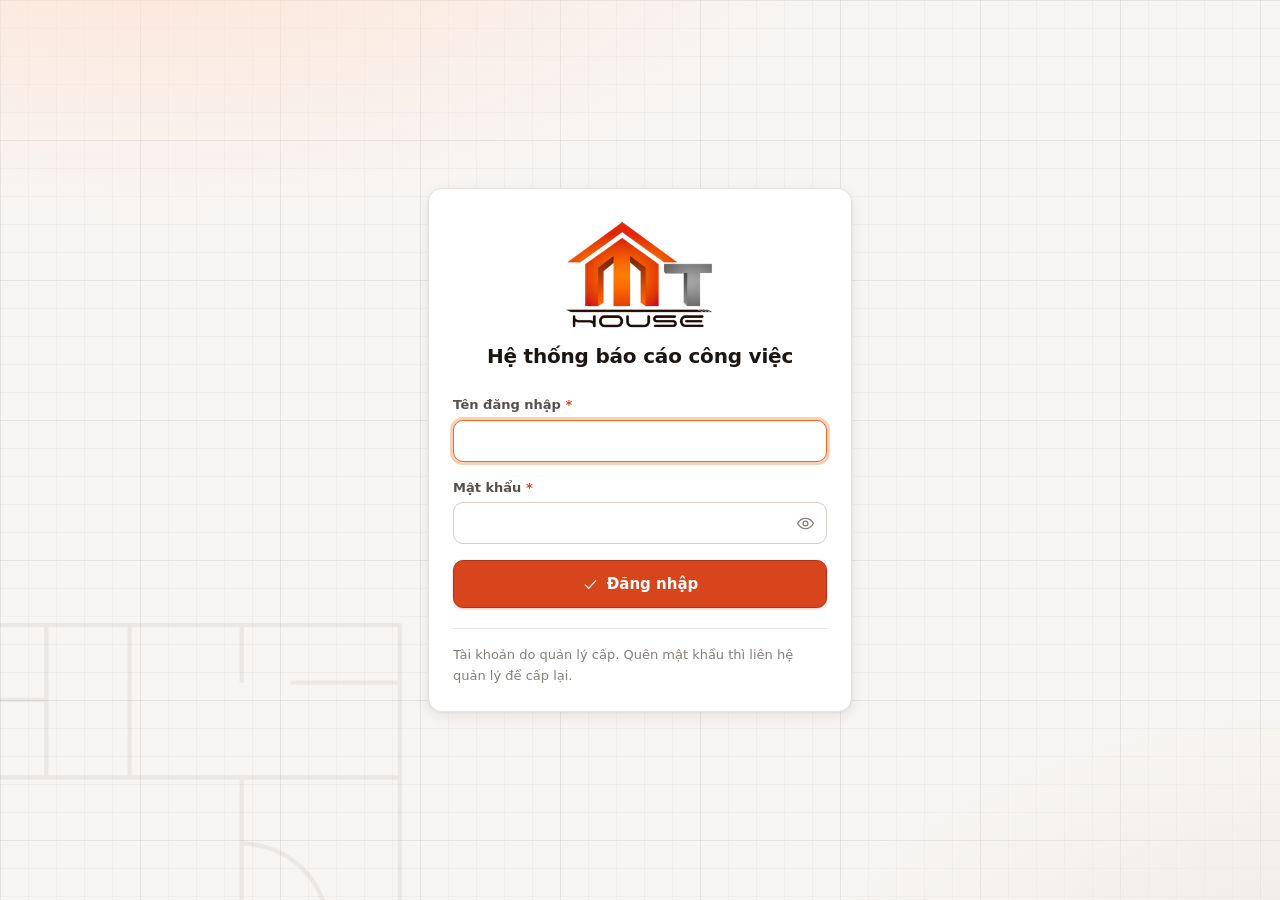
==== commit 71436e72: "Favicon vuong, khong con bi keo dan Truoc day favicon dung thang assets/logo.png co ty le 480x350, t" ====
--- a/index.html
+++ b/index.html
@@ -6,7 +6,7 @@
 <title>MT HOUSE — Hệ thống báo cáo công việc</title>
 <meta name="description" content="Nhân viên gửi báo cáo công việc hằng ngày kèm hình ảnh, quản lý duyệt và xem báo cáo tổng hợp theo tháng.">
 <meta name="theme-color" content="#D8451C">
-<link rel="icon" href="assets/logo.png" type="image/png">
+<link rel="icon" href="assets/favicon.png" type="image/png" sizes="64x64">
 <link rel="stylesheet" href="css/app.css">
 </head>
 <body>
@@ -25,6 +25,7 @@
 <script src="js/utils.js"></script>
 <script src="js/store.js"></script>
 <script src="js/charts.js"></script>
+<script src="js/xlsx.js"></script>
 <script src="js/quote.js"></script>
 <script src="js/app.js"></script>
 </body>
--- a/css/app.css
+++ b/css/app.css
@@ -397,6 +397,24 @@
   background-repeat: no-repeat; background-position: right 10px center; background-size: 18px;
 }
 .field-row { display: grid; grid-template-columns: repeat(auto-fit, minmax(170px, 1fr)); gap: var(--s4); }
+
+/* Ô mật khẩu kèm nút con mắt.
+   Edge tự chèn sẵn một nút hiện mật khẩu của riêng nó vào ô type="password",
+   để nguyên sẽ thành hai con mắt cạnh nhau nên phải ẩn nút mặc định đi. */
+input[type="password"]::-ms-reveal,
+input[type="password"]::-ms-clear { display: none; width: 0; height: 0; }
+
+.pass-wrap { position: relative; }
+.pass-wrap .input { padding-right: 46px; }
+.pass-eye {
+  position: absolute; right: 4px; top: 50%; transform: translateY(-50%);
+  width: 36px; height: 36px; display: grid; place-items: center;
+  border: none; background: none; color: var(--ink-3); cursor: pointer;
+  border-radius: var(--r-sm);
+}
+.pass-eye:hover { background: var(--surface-sunken); color: var(--brand-700); }
+.pass-eye[aria-pressed="true"] { color: var(--brand-600); }
+.pass-eye svg { width: 19px; height: 19px; }
 
 /* Nhóm chọn hạng mục */
 .segmented { display: flex; flex-wrap: wrap; gap: var(--s2); }
@@ -1011,12 +1029,14 @@
    IN ẤN
    ========================================================= */
 @media print {
-  @page { size: A4 landscape; margin: 12mm; }
+  /* Lề trang bằng 0 để trình duyệt không in đường dẫn file và số trang
+     ở đầu/cuối giấy. Lề thật do padding của nội dung đảm nhiệm. */
+  @page { size: A4 landscape; margin: 0; }
   body { background: #fff; background-image: none; }
   .topbar::after, .login-plan { display: none !important; }
   .page-head h2::before, .page-head h2::after { display: none; }
   .topbar, .sidebar, .bottomnav, .filterbar, .no-print, .btn, .toast-wrap { display: none !important; }
-  .main { padding: 0; }
+  .main { padding: 10mm 9mm; }
   .card { box-shadow: none; border-color: #CCC; break-inside: avoid; }
   .card + .card { margin-top: 10mm; }
   .kpi { break-inside: avoid; }
@@ -1133,16 +1153,25 @@
 table.qedit tbody tr:hover { background: transparent; }
 table.qedit tr.picked:hover > td { background: var(--brand-50); }
 
+/* Ô nhập trong bảng soạn báo giá: viền rõ và nền trắng, đặt trên nền ô hơi xám
+   để nhìn một cái là biết chỗ nào gõ được. */
+table.qedit tbody td { background: var(--surface-alt); }
+
 .input-flat {
-  width: 100%; min-height: 32px; padding: 4px 6px; font-size: 13px;
-  border: 1px solid transparent; border-radius: var(--r-sm); background: transparent;
-}
-.input-flat:hover { border-color: var(--line); }
+  width: 100%; min-height: 34px; padding: 5px 7px; font-size: 13px;
+  border: 1px solid var(--line-strong); border-radius: var(--r-sm);
+  background: var(--surface); color: var(--ink);
+}
+.input-flat::placeholder { color: var(--ink-3); }
+.input-flat:hover { border-color: var(--steel-500); }
 .input-flat:focus { outline: none; border-color: var(--brand-500); background: #fff; box-shadow: var(--ring); }
 .input-flat[readonly] { color: var(--ink-2); background: var(--surface-sunken); cursor: default; }
 
+/* Thành tiền gõ thẳng được. Khi đã gõ tay, ô đổi màu và hiện nút trả về tự tính. */
 .qamount { position: relative; white-space: nowrap; }
-.qamount .input-flat { padding-right: 26px; }
+.qamount.manual .input-flat {
+  padding-right: 26px; border-color: var(--brand-400); background: var(--brand-50); font-weight: 600;
+}
 .qlock {
   position: absolute; right: 6px; top: 50%; transform: translateY(-50%);
   width: 20px; height: 20px; display: grid; place-items: center;
@@ -1169,13 +1198,20 @@
    In riêng bản báo giá
    ========================================================= */
 @media print {
+  /* In bảng đang mở toàn màn hình */
+  body.printing-fs .app-root { display: none !important; }
+  body.printing-fs #overlay-root .fullscreen { position: static; display: block; background: #fff; }
+  body.printing-fs .fs-bar { display: none !important; }
+  body.printing-fs .fs-body { overflow: visible; padding: 10mm 9mm; }
+  body.printing-fs .fs-body table.tbl { font-size: 9px; }
+
   body.printing-quote .app-root { display: none !important; }
   body.printing-quote #overlay-root .backdrop { display: none !important; }
   body.printing-quote #overlay-root .fullscreen { position: static; display: block; background: #fff; }
   body.printing-quote .fs-bar { display: none !important; }
   body.printing-quote .fs-body { overflow: visible; }
   body.printing-quote .qsheet-wrap { padding: 0; background: #fff; }
-  body.printing-quote .qsheet { width: auto; padding: 0; }
+  body.printing-quote .qsheet { width: auto; padding: 9mm 8mm; }
   body.printing-quote .qsheet table.qtbl thead { display: table-header-group; }
   body.printing-quote .qsheet table.qtbl tr { break-inside: avoid; }
   body.printing-quote .qsheet tr.lv1, body.printing-quote .qsheet tr.lv2 { break-after: avoid; }
